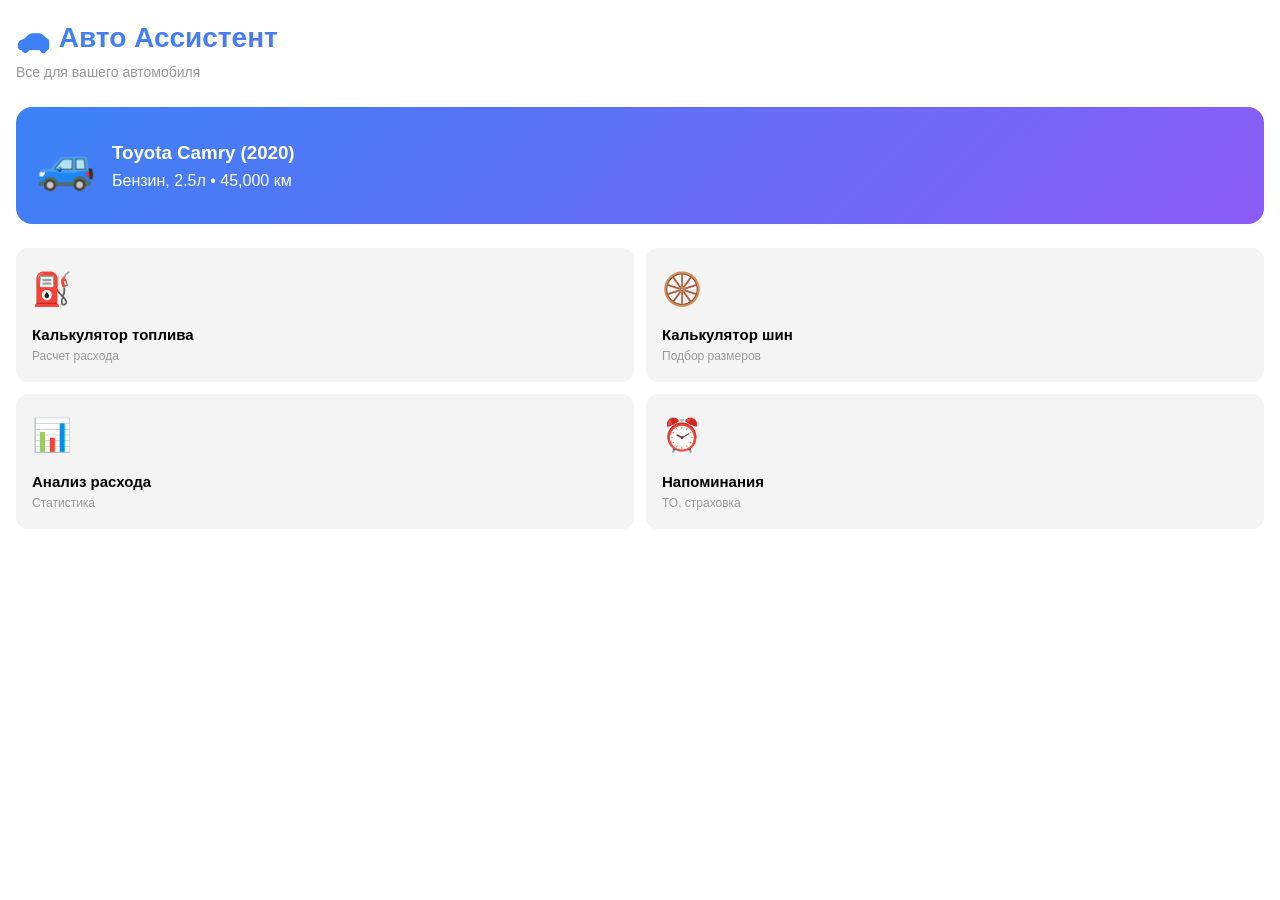
==== index.html.html @ 508d716b "Upload single file Mini App" ====
<!DOCTYPE html>
<html lang="ru">
<head>
    <meta charset="UTF-8">
    <meta name="viewport" content="width=device-width, initial-scale=1.0, user-scalable=no">
    <title>Авто Ассистент</title>
    <script src="https://telegram.org/js/telegram-web-app.js"></script>
    <style>
        /* Встроенные стили */
        * { margin: 0; padding: 0; box-sizing: border-box; }
        body {
            font-family: -apple-system, BlinkMacSystemFont, 'Segoe UI', Roboto, sans-serif;
            background: #ffffff;
            color: #000000;
            line-height: 1.6;
            padding: 16px;
        }
        .header { margin-bottom: 24px; }
        .header h1 {
            font-size: 28px;
            font-weight: 700;
            background: linear-gradient(135deg, #3b82f6 0%, #8b5cf6 100%);
            -webkit-background-clip: text;
            -webkit-text-fill-color: transparent;
        }
        .subtitle { color: #999; font-size: 14px; }
        .car-card {
            background: linear-gradient(135deg, #3b82f6 0%, #8b5cf6 100%);
            border-radius: 16px;
            padding: 20px;
            color: white;
            margin-bottom: 24px;
            display: flex;
            align-items: center;
            gap: 16px;
        }
        .car-icon { font-size: 48px; }
        .menu-grid {
            display: grid;
            grid-template-columns: repeat(2, 1fr);
            gap: 12px;
        }
        .menu-item {
            background: #f4f4f5;
            border-radius: 12px;
            padding: 16px;
            cursor: pointer;
            transition: transform 0.2s;
        }
        .menu-item:active { transform: scale(0.98); }
        .menu-icon { font-size: 32px; margin-bottom: 8px; }
        .menu-text h3 { font-size: 15px; font-weight: 600; }
        .menu-text p { font-size: 12px; color: #999; }
        .screen { display: none; }
        .screen.active { display: block; }
        .btn-back {
            background: none;
            border: none;
            font-size: 16px;
            color: #3b82f6;
            cursor: pointer;
            padding: 8px 0;
            margin-bottom: 8px;
            font-weight: 600;
        }
        .calculator-form {
            background: #f4f4f5;
            border-radius: 16px;
            padding: 20px;
            margin-bottom: 16px;
        }
        .form-group { margin-bottom: 16px; }
        .form-group label {
            display: block;
            font-size: 14px;
            font-weight: 500;
            margin-bottom: 8px;
            color: #666;
        }
        .form-group input {
            width: 100%;
            padding: 12px 16px;
            border: 2px solid transparent;
            border-radius: 8px;
            font-size: 16px;
            background: white;
        }
        .btn-primary {
            background: #3b82f6;
            color: white;
            padding: 14px 24px;
            width: 100%;
            border: none;
            border-radius: 8px;
            font-size: 16px;
            font-weight: 600;
            cursor: pointer;
        }
        .result-card {
            background: white;
            border-radius: 16px;
            padding: 20px;
            margin-top: 16px;
            box-shadow: 0 4px 6px rgba(0,0,0,0.1);
            border-left: 4px solid #10b981;
        }
        .result-item {
            display: flex;
            justify-content: space-between;
            padding: 12px 0;
            border-bottom: 1px solid #f4f4f5;
        }
        .result-item:last-child { border-bottom: none; }
    </style>
</head>
<body>
    <!-- Главный экран -->
    <div id="main-screen" class="screen active">
        <div class="header">
            <h1>🚗 Авто Ассистент</h1>
            <p class="subtitle">Все для вашего автомобиля</p>
        </div>

        <div class="car-card">
            <div class="car-icon">🚙</div>
            <div>
                <h3>Toyota Camry (2020)</h3>
                <p>Бензин, 2.5л • 45,000 км</p>
            </div>
        </div>

        <div class="menu-grid">
            <div class="menu-item" onclick="showScreen('fuel-screen')">
                <div class="menu-icon">⛽</div>
                <div class="menu-text">
                    <h3>Калькулятор топлива</h3>
                    <p>Расчет расхода</p>
                </div>
            </div>

            <div class="menu-item" onclick="showScreen('tire-screen')">
                <div class="menu-icon">🛞</div>
                <div class="menu-text">
                    <h3>Калькулятор шин</h3>
                    <p>Подбор размеров</p>
                </div>
            </div>

            <div class="menu-item" onclick="alert('📊 Анализ расхода - в разработке')">
                <div class="menu-icon">📊</div>
                <div class="menu-text">
                    <h3>Анализ расхода</h3>
                    <p>Статистика</p>
                </div>
            </div>

            <div class="menu-item" onclick="alert('⏰ Напоминания - в разработке')">
                <div class="menu-icon">⏰</div>
                <div class="menu-text">
                    <h3>Напоминания</h3>
                    <p>ТО, страховка</p>
                </div>
            </div>
        </div>
    </div>

    <!-- Калькулятор топлива -->
    <div id="fuel-screen" class="screen">
        <button class="btn-back" onclick="showScreen('main-screen')">← Назад</button>
        <div class="header">
            <h2>Калькулятор топлива</h2>
        </div>

        <div class="calculator-form">
            <div class="form-group">
                <label>Расстояние (км)</label>
                <input type="number" id="fuel-distance" placeholder="100" value="100">
            </div>

            <div class="form-group">
                <label>Расход (л/100км)</label>
                <input type="number" id="fuel-consumption" placeholder="7.5" step="0.1" value="7.5">
            </div>

            <div class="form-group">
                <label>Цена топлива (₽/л)</label>
                <input type="number" id="fuel-price" placeholder="55" value="55">
            </div>

            <button class="btn-primary" onclick="calculateFuel()">Рассчитать</button>
        </div>

        <div class="result-card" id="fuel-result" style="display: none;">
            <h3>Результаты:</h3>
            <div class="result-item">
                <span>Потребуется топлива:</span>
                <strong id="fuel-needed">-</strong>
            </div>
            <div class="result-item">
                <span>Стоимость поездки:</span>
                <strong id="fuel-cost">-</strong>
            </div>
            <div class="result-item">
                <span>Стоимость 1 км:</span>
                <strong id="fuel-cost-per-km">-</strong>
            </div>
        </div>
    </div>

    <!-- Калькулятор шин -->
    <div id="tire-screen" class="screen">
        <button class="btn-back" onclick="showScreen('main-screen')">← Назад</button>
        <div class="header">
            <h2>Калькулятор шин</h2>
            <p class="subtitle">Сравните размеры шин</p>
        </div>
        <p style="text-align: center; margin-top: 50px; color: #999;">
            Функция в разработке
        </p>
    </div>

    <script>
        // Telegram Web App API
        let tg = window.Telegram.WebApp;
        tg.expand();

        // Переключение экранов
        function showScreen(screenId) {
            document.querySelectorAll('.screen').forEach(screen => {
                screen.classList.remove('active');
            });
            document.getElementById(screenId).classList.add('active');
            
            if (tg.HapticFeedback) {
                tg.HapticFeedback.impactOccurred('light');
            }
        }

        // Калькулятор топлива
        function calculateFuel() {
            const distance = parseFloat(document.getElementById('fuel-distance').value);
            const consumption = parseFloat(document.getElementById('fuel-consumption').value);
            const price = parseFloat(document.getElementById('fuel-price').value);

            if (!distance || !consumption || !price) {
                alert('Заполните все поля!');
                return;
            }

            const fuelNeeded = (distance * consumption / 100).toFixed(2);
            const totalCost = (fuelNeeded * price).toFixed(2);
            const costPerKm = (totalCost / distance).toFixed(2);

            document.getElementById('fuel-needed').textContent = `${fuelNeeded} л`;
            document.getElementById('fuel-cost').textContent = `${totalCost} ₽`;
            document.getElementById('fuel-cost-per-km').textContent = `${costPerKm} ₽/км`;

            document.getElementById('fuel-result').style.display = 'block';

            if (tg.HapticFeedback) {
                tg.HapticFeedback.notificationOccurred('success');
            }
        }

        tg.ready();
        console.log('🚗 Авто Ассистент Mini App загружен');
    </script>
</body>
</html>
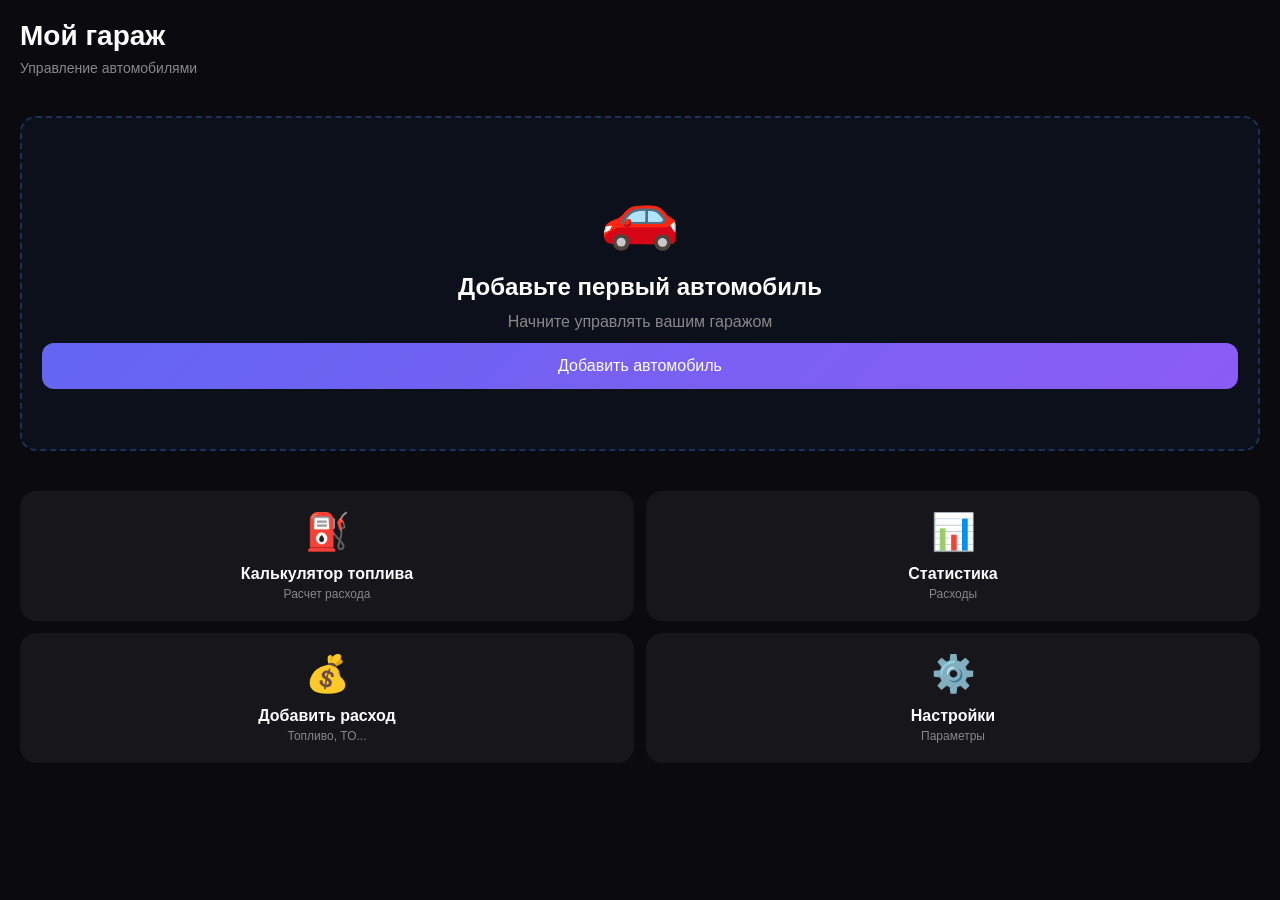
==== commit 1e3b0639: "Add files via upload" ====
--- a/index.html.html
+++ b/index.html.html
@@ -2,164 +2,122 @@
 <html lang="ru">
 <head>
     <meta charset="UTF-8">
-    <meta name="viewport" content="width=device-width, initial-scale=1.0, user-scalable=no">
-    <title>Авто Ассистент</title>
+    <meta name="viewport" content="width=device-width, initial-scale=1.0, maximum-scale=1.0, user-scalable=no">
+    <title>Мой гараж</title>
     <script src="https://telegram.org/js/telegram-web-app.js"></script>
     <style>
-        /* Встроенные стили */
         * { margin: 0; padding: 0; box-sizing: border-box; }
-        body {
+        body { 
             font-family: -apple-system, BlinkMacSystemFont, 'Segoe UI', Roboto, sans-serif;
-            background: #ffffff;
-            color: #000000;
-            line-height: 1.6;
-            padding: 16px;
+            background: #0a0a0f;
+            color: #fff;
+            padding: 20px;
         }
         .header { margin-bottom: 24px; }
-        .header h1 {
-            font-size: 28px;
-            font-weight: 700;
-            background: linear-gradient(135deg, #3b82f6 0%, #8b5cf6 100%);
-            -webkit-background-clip: text;
-            -webkit-text-fill-color: transparent;
-        }
-        .subtitle { color: #999; font-size: 14px; }
-        .car-card {
-            background: linear-gradient(135deg, #3b82f6 0%, #8b5cf6 100%);
+        h1 { font-size: 28px; margin-bottom: 8px; }
+        .subtitle { color: #888; font-size: 14px; }
+        .car-card { 
+            background: linear-gradient(135deg, rgba(59, 130, 246, 0.1), rgba(139, 92, 246, 0.1));
             border-radius: 16px;
             padding: 20px;
+            margin-bottom: 20px;
+        }
+        .btn-primary {
+            background: linear-gradient(135deg, #6366f1, #8b5cf6);
             color: white;
-            margin-bottom: 24px;
-            display: flex;
-            align-items: center;
-            gap: 16px;
-        }
-        .car-icon { font-size: 48px; }
+            border: none;
+            padding: 14px 24px;
+            border-radius: 12px;
+            font-size: 16px;
+            width: 100%;
+            margin-top: 12px;
+            cursor: pointer;
+        }
         .menu-grid {
             display: grid;
             grid-template-columns: repeat(2, 1fr);
             gap: 12px;
+            margin-top: 24px;
         }
         .menu-item {
-            background: #f4f4f5;
-            border-radius: 12px;
-            padding: 16px;
+            background: rgba(255, 255, 255, 0.05);
+            border-radius: 16px;
+            padding: 20px;
+            text-align: center;
             cursor: pointer;
-            transition: transform 0.2s;
-        }
-        .menu-item:active { transform: scale(0.98); }
-        .menu-icon { font-size: 32px; margin-bottom: 8px; }
-        .menu-text h3 { font-size: 15px; font-weight: 600; }
-        .menu-text p { font-size: 12px; color: #999; }
+        }
+        .menu-item:active { transform: scale(0.95); }
+        .menu-item h3 { font-size: 16px; margin-top: 12px; }
+        .menu-item p { font-size: 12px; color: #888; margin-top: 4px; }
         .screen { display: none; }
         .screen.active { display: block; }
+        .empty-card {
+            text-align: center;
+            padding: 60px 20px;
+            background: rgba(59, 130, 246, 0.05);
+            border: 2px dashed rgba(59, 130, 246, 0.3);
+            border-radius: 16px;
+            margin: 40px 0;
+        }
+        .empty-card h3 { font-size: 24px; margin: 20px 0 12px; }
+        .empty-card p { color: #888; }
         .btn-back {
-            background: none;
+            background: rgba(255, 255, 255, 0.1);
+            color: white;
             border: none;
-            font-size: 16px;
-            color: #3b82f6;
+            padding: 10px 20px;
+            border-radius: 8px;
+            margin-bottom: 20px;
             cursor: pointer;
-            padding: 8px 0;
-            margin-bottom: 8px;
-            font-weight: 600;
-        }
-        .calculator-form {
-            background: #f4f4f5;
-            border-radius: 16px;
-            padding: 20px;
-            margin-bottom: 16px;
-        }
-        .form-group { margin-bottom: 16px; }
-        .form-group label {
-            display: block;
-            font-size: 14px;
-            font-weight: 500;
-            margin-bottom: 8px;
-            color: #666;
-        }
-        .form-group input {
-            width: 100%;
-            padding: 12px 16px;
-            border: 2px solid transparent;
-            border-radius: 8px;
-            font-size: 16px;
-            background: white;
-        }
-        .btn-primary {
-            background: #3b82f6;
-            color: white;
-            padding: 14px 24px;
-            width: 100%;
-            border: none;
-            border-radius: 8px;
-            font-size: 16px;
-            font-weight: 600;
-            cursor: pointer;
-        }
-        .result-card {
-            background: white;
-            border-radius: 16px;
-            padding: 20px;
-            margin-top: 16px;
-            box-shadow: 0 4px 6px rgba(0,0,0,0.1);
-            border-left: 4px solid #10b981;
-        }
-        .result-item {
-            display: flex;
-            justify-content: space-between;
-            padding: 12px 0;
-            border-bottom: 1px solid #f4f4f5;
-        }
-        .result-item:last-child { border-bottom: none; }
+        }
     </style>
 </head>
 <body>
     <!-- Главный экран -->
     <div id="main-screen" class="screen active">
         <div class="header">
-            <h1>🚗 Авто Ассистент</h1>
-            <p class="subtitle">Все для вашего автомобиля</p>
-        </div>
-
-        <div class="car-card">
-            <div class="car-icon">🚙</div>
-            <div>
-                <h3>Toyota Camry (2020)</h3>
-                <p>Бензин, 2.5л • 45,000 км</p>
-            </div>
-        </div>
-
+            <h1>Мой гараж</h1>
+            <p class="subtitle">Управление автомобилями</p>
+        </div>
+
+        <!-- Пустое состояние -->
+        <div id="empty-garage" class="empty-card">
+            <div style="font-size: 64px;">🚗</div>
+            <h3>Добавьте первый автомобиль</h3>
+            <p>Начните управлять вашим гаражом</p>
+            <button class="btn-primary" onclick="addCar()">Добавить автомобиль</button>
+        </div>
+
+        <!-- Карточка авто -->
+        <div id="car-info" style="display: none;">
+            <div class="car-card">
+                <div style="font-size: 48px; margin-bottom: 16px;">🚙</div>
+                <h3 id="car-name" style="font-size: 24px;">Загрузка...</h3>
+                <p id="car-specs" style="color: #888; margin-top: 8px;">-</p>
+            </div>
+        </div>
+
+        <!-- Меню -->
         <div class="menu-grid">
             <div class="menu-item" onclick="showScreen('fuel-screen')">
-                <div class="menu-icon">⛽</div>
-                <div class="menu-text">
-                    <h3>Калькулятор топлива</h3>
-                    <p>Расчет расхода</p>
-                </div>
-            </div>
-
-            <div class="menu-item" onclick="showScreen('tire-screen')">
-                <div class="menu-icon">🛞</div>
-                <div class="menu-text">
-                    <h3>Калькулятор шин</h3>
-                    <p>Подбор размеров</p>
-                </div>
-            </div>
-
-            <div class="menu-item" onclick="alert('📊 Анализ расхода - в разработке')">
-                <div class="menu-icon">📊</div>
-                <div class="menu-text">
-                    <h3>Анализ расхода</h3>
-                    <p>Статистика</p>
-                </div>
-            </div>
-
-            <div class="menu-item" onclick="alert('⏰ Напоминания - в разработке')">
-                <div class="menu-icon">⏰</div>
-                <div class="menu-text">
-                    <h3>Напоминания</h3>
-                    <p>ТО, страховка</p>
-                </div>
+                <div style="font-size: 36px;">⛽</div>
+                <h3>Калькулятор топлива</h3>
+                <p>Расчет расхода</p>
+            </div>
+            <div class="menu-item" onclick="showScreen('stats-screen')">
+                <div style="font-size: 36px;">📊</div>
+                <h3>Статистика</h3>
+                <p>Расходы</p>
+            </div>
+            <div class="menu-item" onclick="addExpense()">
+                <div style="font-size: 36px;">💰</div>
+                <h3>Добавить расход</h3>
+                <p>Топливо, ТО...</p>
+            </div>
+            <div class="menu-item" onclick="showScreen('settings-screen')">
+                <div style="font-size: 36px;">⚙️</div>
+                <h3>Настройки</h3>
+                <p>Параметры</p>
             </div>
         </div>
     </div>
@@ -167,103 +125,140 @@
     <!-- Калькулятор топлива -->
     <div id="fuel-screen" class="screen">
         <button class="btn-back" onclick="showScreen('main-screen')">← Назад</button>
-        <div class="header">
-            <h2>Калькулятор топлива</h2>
-        </div>
-
-        <div class="calculator-form">
-            <div class="form-group">
-                <label>Расстояние (км)</label>
-                <input type="number" id="fuel-distance" placeholder="100" value="100">
-            </div>
-
-            <div class="form-group">
-                <label>Расход (л/100км)</label>
-                <input type="number" id="fuel-consumption" placeholder="7.5" step="0.1" value="7.5">
-            </div>
-
-            <div class="form-group">
-                <label>Цена топлива (₽/л)</label>
-                <input type="number" id="fuel-price" placeholder="55" value="55">
-            </div>
-
+        <h2>Калькулятор топлива</h2>
+        <div style="margin-top: 20px;">
+            <p>Расстояние (км):</p>
+            <input type="number" id="fuel-distance" value="100" style="width: 100%; padding: 12px; margin-top: 8px; border-radius: 8px; border: none; background: rgba(255,255,255,0.1); color: white;">
+            
+            <p style="margin-top: 16px;">Расход (л/100км):</p>
+            <input type="number" id="fuel-consumption" value="7.5" step="0.1" style="width: 100%; padding: 12px; margin-top: 8px; border-radius: 8px; border: none; background: rgba(255,255,255,0.1); color: white;">
+            
+            <p style="margin-top: 16px;">Цена топлива (₽/л):</p>
+            <input type="number" id="fuel-price" value="55" style="width: 100%; padding: 12px; margin-top: 8px; border-radius: 8px; border: none; background: rgba(255,255,255,0.1); color: white;">
+            
             <button class="btn-primary" onclick="calculateFuel()">Рассчитать</button>
-        </div>
-
-        <div class="result-card" id="fuel-result" style="display: none;">
-            <h3>Результаты:</h3>
-            <div class="result-item">
-                <span>Потребуется топлива:</span>
-                <strong id="fuel-needed">-</strong>
-            </div>
-            <div class="result-item">
-                <span>Стоимость поездки:</span>
-                <strong id="fuel-cost">-</strong>
-            </div>
-            <div class="result-item">
-                <span>Стоимость 1 км:</span>
-                <strong id="fuel-cost-per-km">-</strong>
-            </div>
-        </div>
-    </div>
-
-    <!-- Калькулятор шин -->
-    <div id="tire-screen" class="screen">
+            
+            <div id="fuel-result" style="margin-top: 20px; padding: 20px; background: rgba(16, 185, 129, 0.1); border-radius: 12px; display: none;">
+                <h3>Результаты:</h3>
+                <p style="margin-top: 12px;">Топлива: <strong id="fuel-needed">-</strong></p>
+                <p style="margin-top: 8px;">Стоимость: <strong id="fuel-cost">-</strong></p>
+            </div>
+        </div>
+    </div>
+
+    <!-- Статистика -->
+    <div id="stats-screen" class="screen">
         <button class="btn-back" onclick="showScreen('main-screen')">← Назад</button>
-        <div class="header">
-            <h2>Калькулятор шин</h2>
-            <p class="subtitle">Сравните размеры шин</p>
-        </div>
-        <p style="text-align: center; margin-top: 50px; color: #999;">
-            Функция в разработке
-        </p>
+        <h2>Статистика</h2>
+        <div style="margin-top: 20px; text-align: center; padding: 40px;">
+            <div style="font-size: 48px;">📊</div>
+            <p style="margin-top: 16px; color: #888;">Статистика появится после добавления расходов</p>
+        </div>
+    </div>
+
+    <!-- Настройки -->
+    <div id="settings-screen" class="screen">
+        <button class="btn-back" onclick="showScreen('main-screen')">← Назад</button>
+        <h2>Настройки</h2>
+        <div style="margin-top: 20px;">
+            <button class="btn-primary" onclick="syncData()" style="background: linear-gradient(135deg, #10b981, #059669);">
+                🔄 Синхронизировать данные
+            </button>
+            <button class="btn-primary" onclick="resetData()" style="background: linear-gradient(135deg, #ef4444, #dc2626); margin-top: 12px;">
+                🗑️ Сбросить все данные
+            </button>
+        </div>
     </div>
 
     <script>
-        // Telegram Web App API
+        // Telegram Web App
         let tg = window.Telegram.WebApp;
         tg.expand();
 
-        // Переключение экранов
+        // Данные
+        let garageData = null;
+        let currentCar = null;
+
+        // Инициализация
+        document.addEventListener('DOMContentLoaded', () => {
+            loadData();
+        });
+
+        function loadData() {
+            const cached = localStorage.getItem('garageData');
+            if (cached) {
+                garageData = JSON.parse(cached);
+                if (garageData.cars && garageData.cars.length > 0) {
+                    showCar(garageData.cars[0]);
+                }
+            }
+        }
+
+        function showCar(car) {
+            document.getElementById('empty-garage').style.display = 'none';
+            document.getElementById('car-info').style.display = 'block';
+            document.getElementById('car-name').textContent = `${car.brand} ${car.model}`;
+            document.getElementById('car-specs').textContent = `${car.year || ''} • ${car.current_mileage || 0} км`;
+            currentCar = car;
+        }
+
         function showScreen(screenId) {
-            document.querySelectorAll('.screen').forEach(screen => {
-                screen.classList.remove('active');
-            });
+            document.querySelectorAll('.screen').forEach(s => s.classList.remove('active'));
             document.getElementById(screenId).classList.add('active');
-            
-            if (tg.HapticFeedback) {
-                tg.HapticFeedback.impactOccurred('light');
-            }
-        }
-
-        // Калькулятор топлива
+            if (tg.HapticFeedback) tg.HapticFeedback.impactOccurred('light');
+        }
+
         function calculateFuel() {
             const distance = parseFloat(document.getElementById('fuel-distance').value);
             const consumption = parseFloat(document.getElementById('fuel-consumption').value);
             const price = parseFloat(document.getElementById('fuel-price').value);
-
-            if (!distance || !consumption || !price) {
-                alert('Заполните все поля!');
-                return;
-            }
-
+            
             const fuelNeeded = (distance * consumption / 100).toFixed(2);
             const totalCost = (fuelNeeded * price).toFixed(2);
-            const costPerKm = (totalCost / distance).toFixed(2);
-
-            document.getElementById('fuel-needed').textContent = `${fuelNeeded} л`;
-            document.getElementById('fuel-cost').textContent = `${totalCost} ₽`;
-            document.getElementById('fuel-cost-per-km').textContent = `${costPerKm} ₽/км`;
-
+            
+            document.getElementById('fuel-needed').textContent = fuelNeeded + ' л';
+            document.getElementById('fuel-cost').textContent = totalCost + ' ₽';
             document.getElementById('fuel-result').style.display = 'block';
-
-            if (tg.HapticFeedback) {
-                tg.HapticFeedback.notificationOccurred('success');
-            }
-        }
-
-        tg.ready();
-        console.log('🚗 Авто Ассистент Mini App загружен');
+            
+            if (tg.HapticFeedback) tg.HapticFeedback.notificationOccurred('success');
+        }
+
+        function addCar() {
+            tg.showPopup({
+                title: 'Добавить автомобиль',
+                message: 'Используйте бота для добавления автомобиля',
+                buttons: [{id: 'ok', type: 'ok'}]
+            });
+        }
+
+        function addExpense() {
+            tg.showPopup({
+                title: 'Добавить расход',
+                message: 'Функция в разработке. Используйте бота для добавления расходов.',
+                buttons: [{id: 'ok', type: 'ok'}]
+            });
+        }
+
+        function syncData() {
+            tg.sendData(JSON.stringify({
+                action: 'request_garage_sync',
+                data: {}
+            }));
+            tg.showAlert('Запрос на синхронизацию отправлен!');
+        }
+
+        function resetData() {
+            tg.showConfirm('Удалить все данные?', (confirmed) => {
+                if (confirmed) {
+                    localStorage.clear();
+                    garageData = null;
+                    currentCar = null;
+                    document.getElementById('empty-garage').style.display = 'block';
+                    document.getElementById('car-info').style.display = 'none';
+                    tg.showAlert('Данные удалены!');
+                }
+            });
+        }
     </script>
 </body>
 </html>
